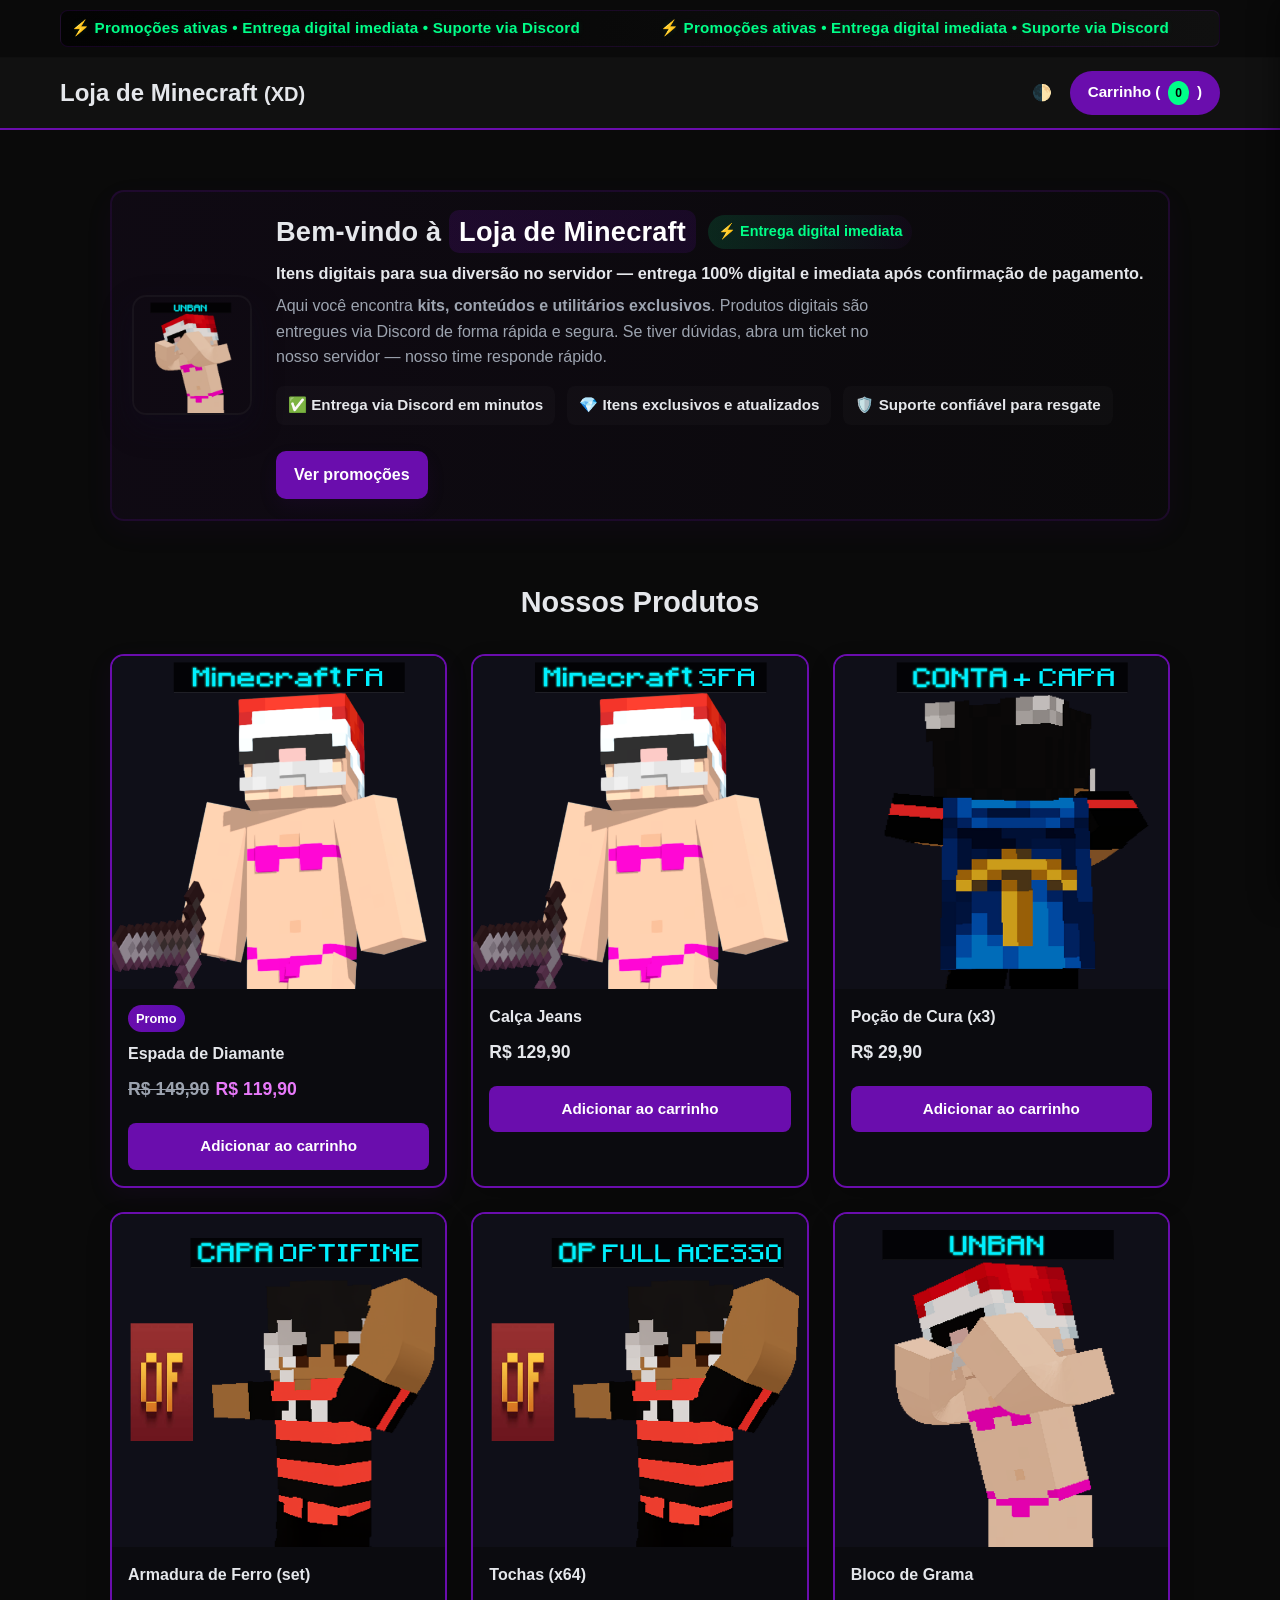
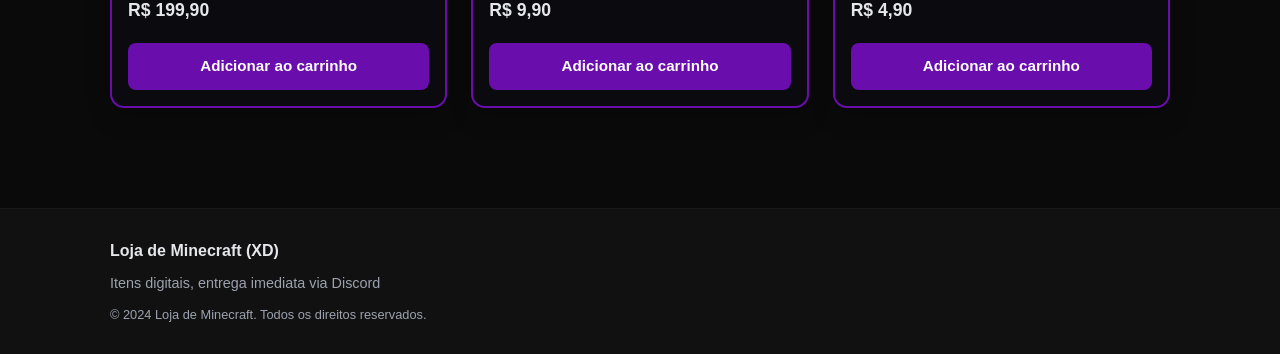
==== index.html @ 5676afce "Add files via upload" ====
<!DOCTYPE html>
<html lang="pt-br">
<head>
  <meta charset="UTF-8">
  <meta name="viewport" content="width=device-width, initial-scale=1.0">
  <title>XD Store - Loja de Roupas</title>
  <link rel="icon" type="image/png" href="assets/icons/xd.png">
  <link rel="stylesheet" href="css/reset.css">
  <link rel="stylesheet" href="css/base.css">
  <link rel="stylesheet" href="css/components.css">
  <link rel="stylesheet" href="css/theme.css">
</head>
<body>
  <div class="announcement" role="region" aria-live="polite">
    <div class="announcement-inner">
      <div class="led-screen" aria-hidden="false">
        <div class="marquee" aria-hidden="false">
          <span>⚡ Promoções ativas • Entrega digital imediata • Suporte via Discord</span>
          <span aria-hidden="true">⚡ Promoções ativas • Entrega digital imediata • Suporte via Discord</span>
        </div>
      </div>
    </div>
  </div>

  <header class="site-header">
    <div class="header-container">
      <h1 class="store-name">Loja de Minecraft <small class="store-sub">(XD)</small></h1>
      <div class="header-actions">
        <button id="theme-toggle" class="support-button" aria-label="Alternar tema">🌓</button>
        <button id="open-cart" class="cart-button" aria-label="Abrir carrinho">
          Carrinho (<span class="cart-count">0</span>)
        </button>
      </div>
    </div>
  </header>

  <main class="site-main">

    <section class="welcome-panel">
      <div class="welcome-inner">
        <div class="welcome-visual">
          <img src="assets/images/produto6.png" alt="Bloco de Grama" width="120" height="120">
        </div>

        <div class="welcome-content">
          <div class="welcome-header">
            <h2 class="welcome-title">Bem-vindo à <span class="highlight">Loja de Minecraft</span></h2>
            <div class="welcome-badge">⚡ Entrega digital imediata</div>
          </div>

          <p class="welcome-lead">Itens digitais para sua diversão no servidor — <strong>entrega 100% digital e imediata</strong> após confirmação de pagamento.</p>

          <p class="welcome-body">Aqui você encontra <strong>kits, conteúdos e utilitários exclusivos</strong>. Produtos digitais são entregues via Discord de forma rápida e segura. Se tiver dúvidas, abra um ticket no nosso servidor — nosso time responde rápido.</p>

          <ul class="welcome-features" aria-hidden="false">
            <li>✅ Entrega via Discord em minutos</li>
            <li>💎 Itens exclusivos e atualizados</li>
            <li>🛡️ Suporte confiável para resgate</li>
          </ul>

          <div class="welcome-ctas">
            <button id="view-promos" class="product-button">Ver promoções</button>
          </div>
        </div>
      </div>
    </section>

    <section class="products-section">
      <h2 class="section-title">Nossos Produtos</h2>
      <div class="products-list"></div>
    </section>

  </main>

  <footer class="site-footer">
    <div class="footer-container">
      <p class="footer-store-name">Loja de Minecraft (XD)</p>
      <p class="footer-text">Itens digitais, entrega imediata via Discord</p>
      <p class="footer-legal">© 2024 Loja de Minecraft. Todos os direitos reservados.</p>
    </div>
  </footer>

  <!-- Carrinho lateral -->
  <div id="cart-overlay" class="cart-overlay"></div>
  <aside id="cart-sidebar" class="cart-sidebar">
    <div class="cart-header">
      <h3>Carrinho</h3>
      <button id="close-cart" class="close-cart">×</button>
    </div>
    <div class="cart-items"></div>
    <div class="cart-footer">
      <p>Total: <strong id="cart-total">R$ 0,00</strong></p>
      <div style="display:flex;gap:8px;margin-top:8px;">
        <button class="clear-cart" aria-label="Limpar carrinho" style="background:#ff5555;color:#fff;border:none;padding:8px;border-radius:8px;">Limpar carrinho</button>
      </div>
    </div>
  </aside>

  <script type="module" src="js/ui.js"></script>
</body>
</html>
---- css/base.css ----
/* ================================
   BASE GLOBAL
   ================================ */

body {
  background-color: var(--bg);
  color: var(--text);
}

/* Container padrão para centralizar conteúdo */
.header-container,
.footer-container,
.site-main {
  max-width: 1100px;
  margin: 0 auto;
  padding: 0 20px;
}

/* ================================
   HEADER
   ================================ */

.site-header {
  background-color: var(--surface);
  border-bottom: 2px solid var(--primary);
}

.header-container {
  display: flex;
  align-items: center;
  justify-content: space-between;
  height: 70px;
}

.header-actions { display:flex; gap:8px; align-items:center; }

.store-name {
  font-size: 1.5rem;
  font-weight: bold;
}

/* ================================
   MAIN
   ================================ */

.site-main {
  padding: 40px 20px;
}

.site-main section {
  margin-bottom: 60px;
}

/* Apresentação */
.store-title {
  font-size: 1.8rem;
  margin-bottom: 10px;
}

.store-description {
  max-width: 600px;
  font-size: 1rem;
  line-height: 1.6;
}

/* Produtos */
.section-title {
  font-size: 1.4rem;
  margin-bottom: 20px;
}

.products-list {
  display: grid;
  grid-template-columns: repeat(auto-fill, minmax(220px, 1fr));
  gap: 24px;
}

/* ================================
   FOOTER
   ================================ */

.site-footer {
  border-top: 1px solid rgba(255,255,255,0.04);
  padding: 30px 0;
  background: var(--surface);
}

.footer-container {
  display: flex;
  flex-direction: column;
  gap: 10px;
}

.footer-store-name {
  font-weight: bold;
  color: var(--text);
}

.footer-text {
  font-size: 0.9rem;
  color: var(--muted);
}

.footer-legal {
  font-size: 0.8rem;
  color: var(--muted);
}
---- css/components.css ----
/* ================================
   COMPONENTES: PRODUTOS E PROMOÇÕES
   ================================ */

/* Card de produto com borda roxa e fundo preto leve */
.product-card {
  background: #0b0b0f;
  border: 2px solid #6a0dad;
  border-radius: 14px;
  box-shadow: 0 8px 24px rgba(106, 13, 173, 0.25);
  overflow: hidden;
  display: flex;
  flex-direction: column;
}

.product-image {
  width: 100%;
  aspect-ratio: 1 / 1;
  background: #0f0f18;
  display: grid;
  place-items: center;
}

.product-image img {
  max-width: 100%;
  max-height: 100%;
  object-fit: cover;
}

.product-info {
  padding: 12px;
  display: grid;
  gap: 8px;
}

.product-name {
  margin: 0;
  font-size: 1rem;
  color: #e5e7eb;
}

.product-price {
  margin: 0;
  font-size: 1.05rem;
  color: #a78bfa; /* valor padrão quando não está em promo */
}

/* Preço quando há promoção */
.price-old {
  text-decoration: line-through;
  color: #9CA3AF;
  margin-right: .4rem;
}

.price-new {
  color: #E879F9;
  font-weight: 700;
}

/* Badge de promoção */
.badge-promo {
  display: inline-block;
  font-size: .75rem;
  padding: .2rem .5rem;
  border-radius: 999px;
  background: #EDE9FE;
  color: #5B21B6;
  width: fit-content;
}

/* Botão padrão do card */
.product-button {
  cursor: pointer;
  border: 0;
  border-radius: 10px;
  padding: .65rem .9rem;
  background: #6a0dad;
  color: #fff;
  font-weight: 600;
}

.product-button:hover {
  filter: brightness(1.05);
}
---- css/theme.css ----
/* ================================
   THEME VARIABLES (Dark default + Light optional)
   ================================ */
:root {
  --bg: #0a0a0a;
  --bg-2: #0f0f14;
  --surface: #111111;
  --text: #e5e7eb;
  --muted: #9CA3AF;
  --primary: #6a0dad;
  --primary-2: #5a0cb0;
  --accent: #00ff88;
  --card-bg: #0b0b0f;
  --card-border: #6a0dad;
  --img-bg: #0f0f18;
}
html[data-theme="light"] {
  --bg: #f6f6f6;
  --bg-2: #f0f0f0;
  --surface: #ffffff;
  --text: #111111;
  --muted: #444444;
  --primary: #6a0dad;
  --primary-2: #5a0cb0;
  --accent: #111111;
  --card-bg: #ffffff;
  --card-border: #e5e7eb;
  --img-bg: #f0f0f0;
}

/* ================================
   SMOOTH THEME TRANSITION
   ================================ */
html.with-transition, html.with-transition * {
  transition: background-color 280ms ease, color 280ms ease, border-color 280ms ease, box-shadow 320ms ease, transform 280ms ease;
}

/* Reduce motion: keep transitions minimal */
@media (prefers-reduced-motion: reduce) {
  html.with-transition, html.with-transition * { transition: none !important; }
}

/* ================================
   PRODUTO - CARD
   ================================ */

.product-card {
  background-color: var(--card-bg);
  border: 2px solid var(--card-border);
  border-radius: 14px;
  overflow: hidden;
  box-shadow: 0 10px 25px rgba(0, 0, 0, 0.2);
  transition: transform 0.25s ease, box-shadow 0.25s ease;
}

.product-card:hover {
  transform: translateY(-4px);
  box-shadow: 0 18px 35px rgba(0, 0, 0, 0.28);
}

.product-image {
  background-color: var(--img-bg);
  aspect-ratio: 1 / 1;
  display: flex;
  align-items: center;
  justify-content: center;
}

.product-image img {
  width: 100%;
  height: 100%;
  object-fit: cover;
}

.product-info {
  padding: 16px;
  display: flex;
  flex-direction: column;
  gap: 10px;
  color: var(--text);
}

.product-name {
  font-size: 1rem;
  font-weight: 600;
  color: var(--text);
}

.product-price {
  font-size: 1.1rem;
  font-weight: bold;
  color: var(--text);
}

.product-button {
  margin-top: 10px;
  padding: 12px;
  border-radius: 8px;
  border: none;
  font-size: 0.95rem;
  font-weight: bold;
  cursor: pointer;
  background-color: var(--primary);
  color: #ffffff;
}

.product-button:hover {
  background-color: var(--primary-2);
}

/* ================================
   HEADER
   ================================ */

.site-header {
  background-color: var(--surface);
  border-bottom: 2px solid var(--primary);
}

.header-container {
  max-width: 1200px;
  margin: 0 auto;
  padding: 16px 20px;
  display: flex;
  align-items: center;
  justify-content: space-between;
}

.logo {
  font-size: 1.6rem;
  font-weight: 900;
  color: var(--text);
}

.logo span {
  color: var(--primary);
}

.cart-button {
  background-color: var(--primary);
  color: #ffffff;
  border: none;
  border-radius: 30px;
  padding: 10px 18px;
  font-size: 0.95rem;
  font-weight: bold;
  cursor: pointer;
  display: flex;
  align-items: center;
  gap: 8px;
}

.cart-button:hover {
  background-color: var(--primary-2);
}

.support-button {
  background: none;
  border: none;
  padding: 10px;
  cursor: pointer;
  display: flex;
  align-items: center;
  justify-content: center;
}

.support-button:hover {
  opacity: 0.8;
}

.cart-count {
  background-color: var(--accent);
  color: #000;
  font-size: 0.75rem;
  font-weight: bold;
  padding: 3px 7px;
  border-radius: 50%;
}

/* ================================
   MAIN
   ================================ */

.site-main {
  background-color: var(--bg);
  min-height: 100vh;
  padding: 40px 20px;
  color: var(--text);
}

.section-title {
  text-align: center;
  font-size: 1.8rem;
  font-weight: 700;
  margin-bottom: 30px;
  color: var(--text);
}

.products-list {
  max-width: 1200px;
  margin: 0 auto;
  display: grid;
  grid-template-columns: repeat(auto-fill, minmax(260px, 1fr));
  gap: 24px;
}

/* ================================
   CARRINHO LATERAL
   ================================ */

.cart-sidebar {
  position: fixed;
  top: 0;
  right: -320px;
  width: 320px;
  height: 100vh;
  background-color: var(--surface);
  border-left: 2px solid var(--primary);
  box-shadow: -5px 0 25px rgba(0, 0, 0, 0.4);
  display: flex;
  flex-direction: column;
  transition: right 0.3s ease;
  z-index: 1000;
}

.cart-sidebar.active {
  right: 0;
}

.cart-header {
  padding: 16px;
  border-bottom: 1px solid #222;
  display: flex;
  justify-content: space-between;
  align-items: center;
  color: var(--text);
}

.cart-header h2 {
  color: var(--text);
  font-size: 1.2rem;
}

.cart-close {
  background: none;
  border: none;
  color: #ff5555;
  font-size: 1.4rem;
  cursor: pointer;
}

.cart-items {
  flex: 1;
  padding: 16px;
  display: flex;
  flex-direction: column;
  gap: 12px;
}

.cart-item {
  background-color: var(--bg-2);
  padding: 12px;
  border-radius: 8px;
  display: flex;
  justify-content: space-between;
  font-size: 0.9rem;
  color: var(--text);
}

.cart-footer {
  padding: 16px;
  border-top: 1px solid #222;
}

.cart-total {
  display: flex;
  justify-content: space-between;
  margin-bottom: 16px;
  font-size: 1rem;
  color: var(--text);
}

.checkout-button {
  width: 100%;
  padding: 12px;
  background-color: var(--accent);
  color: #000;
  font-weight: bold;
  border: none;
  border-radius: 8px;
  cursor: pointer;
}

/* OVERLAY ESCURO */
.cart-overlay {
  position: fixed;
  top: 0;
  left: 0;
  width: 100%;
  height: 100%;
  background: rgba(0, 0, 0, 0.6);
  opacity: 0;
  visibility: hidden;
  transition: opacity 0.3s ease;
  z-index: 900;
}

/* overlay ativo */
.cart-overlay.active {
  opacity: 1;
  visibility: visible;
}

.remove-item {
  background: none;
  border: none;
  color: #ff5555;
  font-size: 1rem;
  cursor: pointer;
  margin-left: 8px;
}

/* ================================
   ADMIN MODAL (LIMPO)
   ================================ */

.admin-overlay {
  position: fixed;
  inset: 0;
  background: rgba(0,0,0,0.75);
  display: none;
  align-items: center;
  justify-content: center;
  z-index: 3000;
}

.admin-overlay.active {
  display: flex;
}

.admin-modal {
  background: var(--surface);
  color: var(--text);
  width: 100%;
  max-width: 420px;
  padding: 24px;
  border-radius: 14px;
  box-shadow: 0 20px 50px rgba(0,0,0,0.6);
}

.admin-modal h2,
.admin-modal h3 {
  margin-bottom: 12px;
}

.admin-modal input {
  width: 100%;
  padding: 12px;
  margin-bottom: 10px;
  border-radius: 8px;
  border: none;
  background: #1e1e1e;
  color: #fff;
}

.admin-modal button {
  width: 100%;
  padding: 12px;
  background: var(--primary);
  color: #fff;
  border: none;
  border-radius: 8px;
  font-weight: bold;
  cursor: pointer;
}

.admin-modal button:hover {
  background: var(--primary-2);
}

.admin-products {
  margin-top: 12px;
  display: flex;
  flex-direction: column;
  gap: 8px;
}

.admin-product {
  background: var(--bg-2);
  padding: 8px 10px;
  border-radius: 6px;
  display: flex;
  justify-content: space-between;
  align-items: center;
  font-size: 0.9rem;
}

.admin-product button {
  background: #ff5555;
  padding: 6px 10px;
  border-radius: 6px;
}

.admin-product button:hover {
  background: #ff3333;
}

.admin-close {
  margin-top: 14px;
  background: #333;
}

/* ================================
   WELCOME PANEL & ANNOUNCE
   ================================ */

/* LED-style marquee */
.announcement { padding: 10px 0; border-bottom: 1px solid rgba(255,255,255,0.02); }
.announcement-inner { max-width:1200px; margin:0 auto; padding:0 20px; }
.led-screen {
  background: linear-gradient(90deg, rgba(0,0,0,0.65), rgba(20,20,20,0.65));
  border: 1px solid rgba(106,13,173,0.18);
  padding: 6px 10px;
  border-radius: 8px;
  overflow: hidden;
  display:flex; align-items:center; gap:12px;
}


.marquee { display: flex; gap: 3rem; white-space: nowrap; will-change: transform; align-items: center; /* animation injected dynamically */ min-width:200%; }
.marquee span { flex: 0 0 auto; display:inline-block; padding-right: 2rem; color: var(--accent); font-weight:800; letter-spacing:0.2px; font-size:0.95rem; text-shadow: 0 0 6px rgba(0,255,136,0.12), 0 0 10px rgba(106,13,173,0.06); }

@keyframes marquee {
  0% { transform: translateX(0%); }
  100% { transform: translateX(-50%); }
}

.welcome-panel { max-width:1200px; margin: 20px auto; padding: 20px; border: 2px solid rgba(106,13,173,0.18); background: linear-gradient(90deg, rgba(106,13,173,0.06), rgba(47,18,82,0.02)); border-radius: 14px; box-shadow: 0 10px 30px rgba(106,13,173,0.06); }
.welcome-inner { display:flex; flex-direction:column; gap:12px; align-items:flex-start; }
.welcome-visual img{ width:120px; height:120px; object-fit:cover; border-radius:14px; border:2px solid rgba(255,255,255,0.04); box-shadow: 0 12px 30px rgba(16,10,30,0.45); }
.welcome-content{ display:flex; flex-direction:column; gap:8px; max-width:900px; }
.welcome-header{ display:flex; align-items:center; gap:12px; }
.welcome-title { margin:0; color:var(--text); font-size:1.7rem; font-weight:900; letter-spacing:0.2px; }
.welcome-title .highlight{ color: #fff; background: linear-gradient(90deg, rgba(106,13,173,0.18), rgba(90,10,160,0.16)); padding:6px 10px; border-radius:10px; font-weight:900; }
.welcome-badge{ background: linear-gradient(90deg, rgba(0,255,136,0.12), rgba(106,13,173,0.06)); color:var(--accent); border-radius:999px; padding:6px 10px; font-weight:800; font-size:0.9rem; }
.welcome-lead { margin:0; color:var(--text); font-weight:800; font-size:1.02rem; }
.welcome-body { margin:0; color:var(--muted); line-height:1.6; }
.welcome-features { list-style:none; padding:0; margin:8px 0 0 0; display:flex; gap:12px; flex-wrap:wrap; }
.welcome-features li{ background: rgba(255,255,255,0.02); padding:8px 12px; border-radius:8px; color:var(--text); font-weight:700; font-size:0.95rem; }
.welcome-ctas { margin-top:10px; display:flex; gap:8px; }
.welcome-ctas .product-button{ padding:12px 18px; font-size:1rem; border-radius:10px; box-shadow: 0 8px 20px rgba(106,13,173,0.08); }

@media (min-width: 900px){
  .welcome-inner{ flex-direction:row; align-items:center; justify-content:flex-start; gap:24px; }
  .welcome-visual{ flex:0 0 auto; }
  .welcome-content{ flex:1; }
  .welcome-body{ max-width:70%; }
  .welcome-ctas{ margin-top:8px; }
}

@media (max-width: 600px){
  .welcome-title{ font-size:1.3rem; }
  .welcome-lead{ font-size:0.98rem; }
  .welcome-features{ gap:8px; }
}
/* PRODUCT PROMO */
.badge-promo { display:inline-block; padding:4px 8px; background:linear-gradient(90deg,var(--primary),var(--primary-2)); color:#fff; border-radius:999px; font-weight:700; font-size:0.8rem; }
.product-card.promo { box-shadow: 0 8px 26px rgba(106,13,173,0.08); border-color: var(--primary); }
.product-card.promo-highlight { animation: pulse 1.6s ease; }
@keyframes pulse { 0%{ box-shadow:0 8px 26px rgba(106,13,173,0.08); transform: translateY(0);} 50%{ box-shadow:0 18px 46px rgba(106,13,173,0.18); transform: translateY(-6px);} 100%{ box-shadow:0 8px 26px rgba(106,13,173,0.08); transform: translateY(0);} }

/* CART DETAILS */
.cart-thumb { width:56px; height:56px; border-radius:8px; overflow:hidden; background:var(--img-bg); display:flex; align-items:center; justify-content:center; }
.cart-thumb img { width:100%; height:100%; object-fit:cover; }
.cart-item { display:flex; align-items:center; justify-content:space-between; gap:8px; }
.cart-item-left { display:flex; gap:10px; align-items:center; }
.cart-meta { display:flex; flex-direction:column; gap:6px; }
.cart-name { font-weight:700; color:var(--text); }
.cart-price { color:var(--muted); font-size:0.9rem; }
.qty-controls { display:flex; gap:6px; align-items:center; }
.qty-controls button { background:var(--primary); color:#fff; border:0; padding:4px 8px; border-radius:8px; cursor:pointer; }
.qty-input { width:60px; text-align:center; padding:6px 8px; border-radius:8px; border:1px solid rgba(255,255,255,0.06); background:var(--bg-2); color:var(--text); }
.cart-sub { font-weight:700; }
.cart-empty { color:var(--muted); text-align:center; padding:18px; }

/* LIGHT THEME TWEAKS */
html[data-theme="light"] .cart-count { color: var(--accent); background: transparent; border: 1px solid var(--accent); }


.hidden {
  display: none;
}
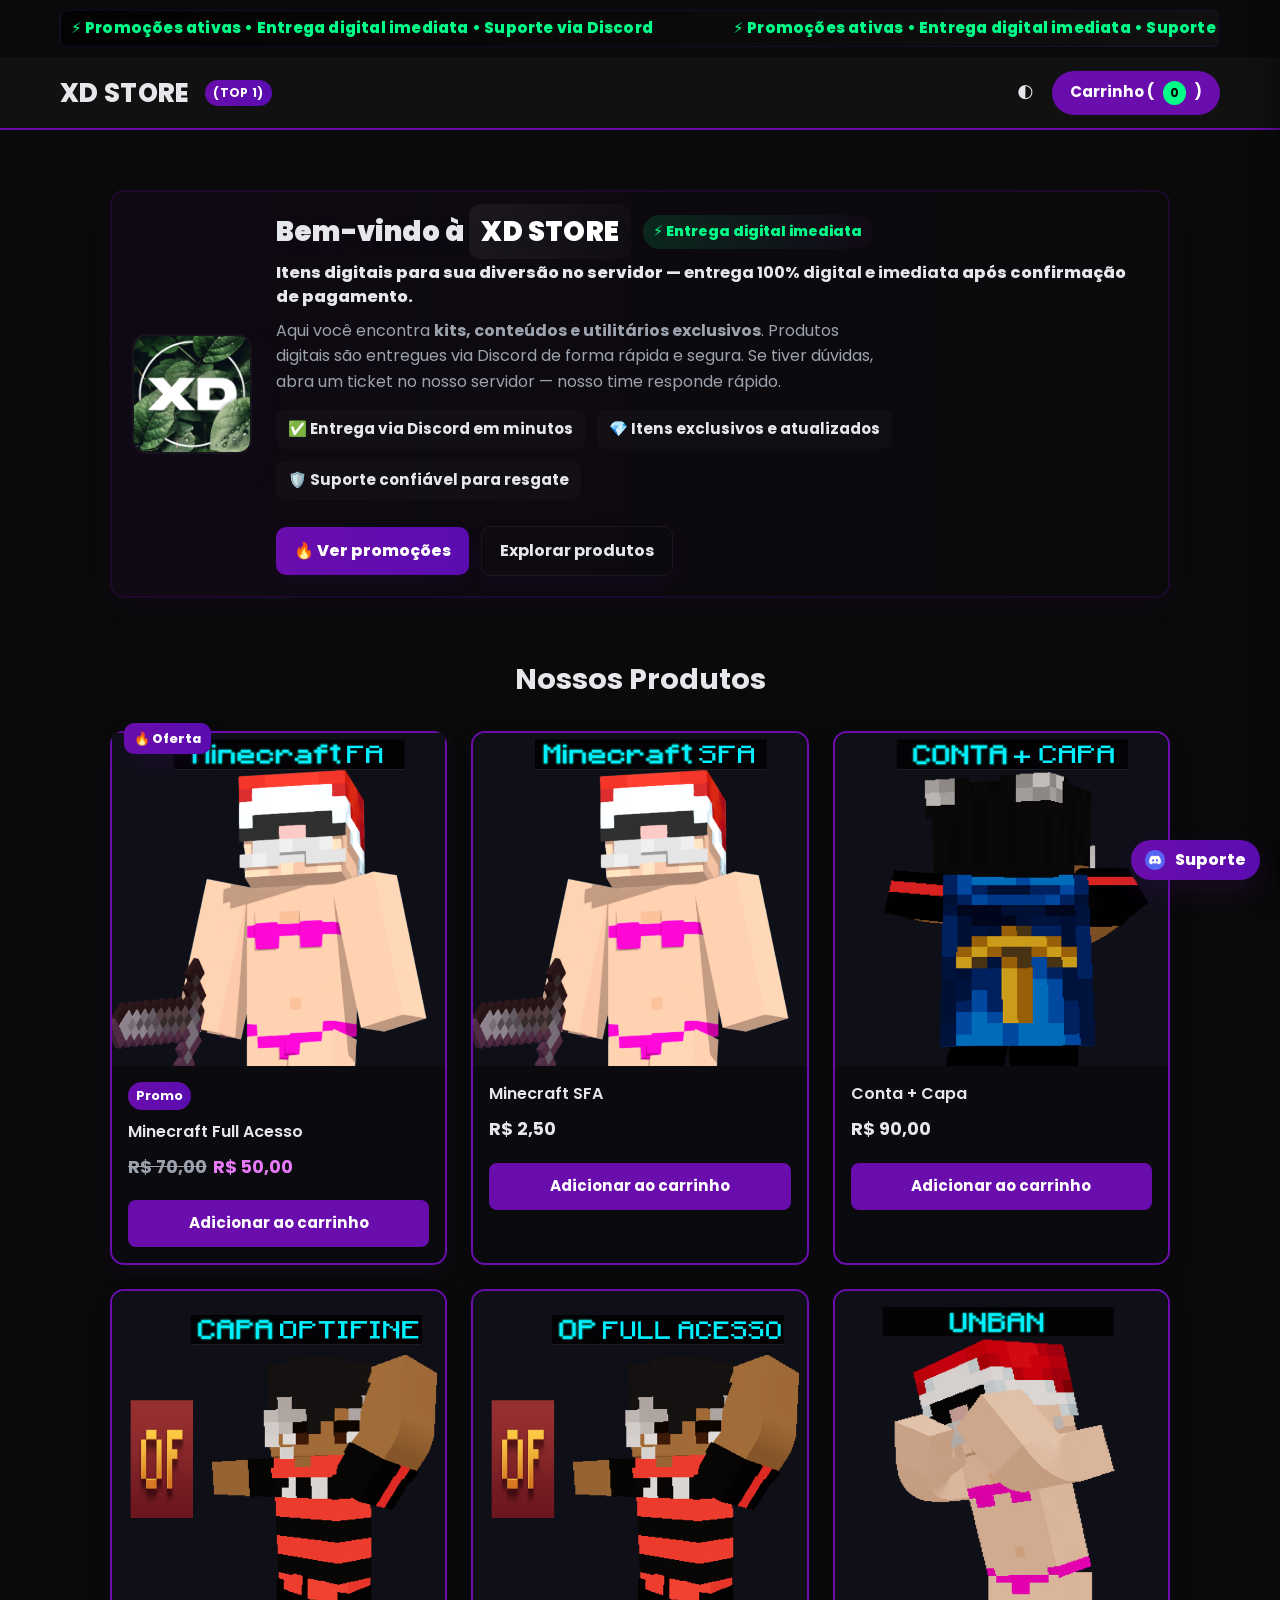
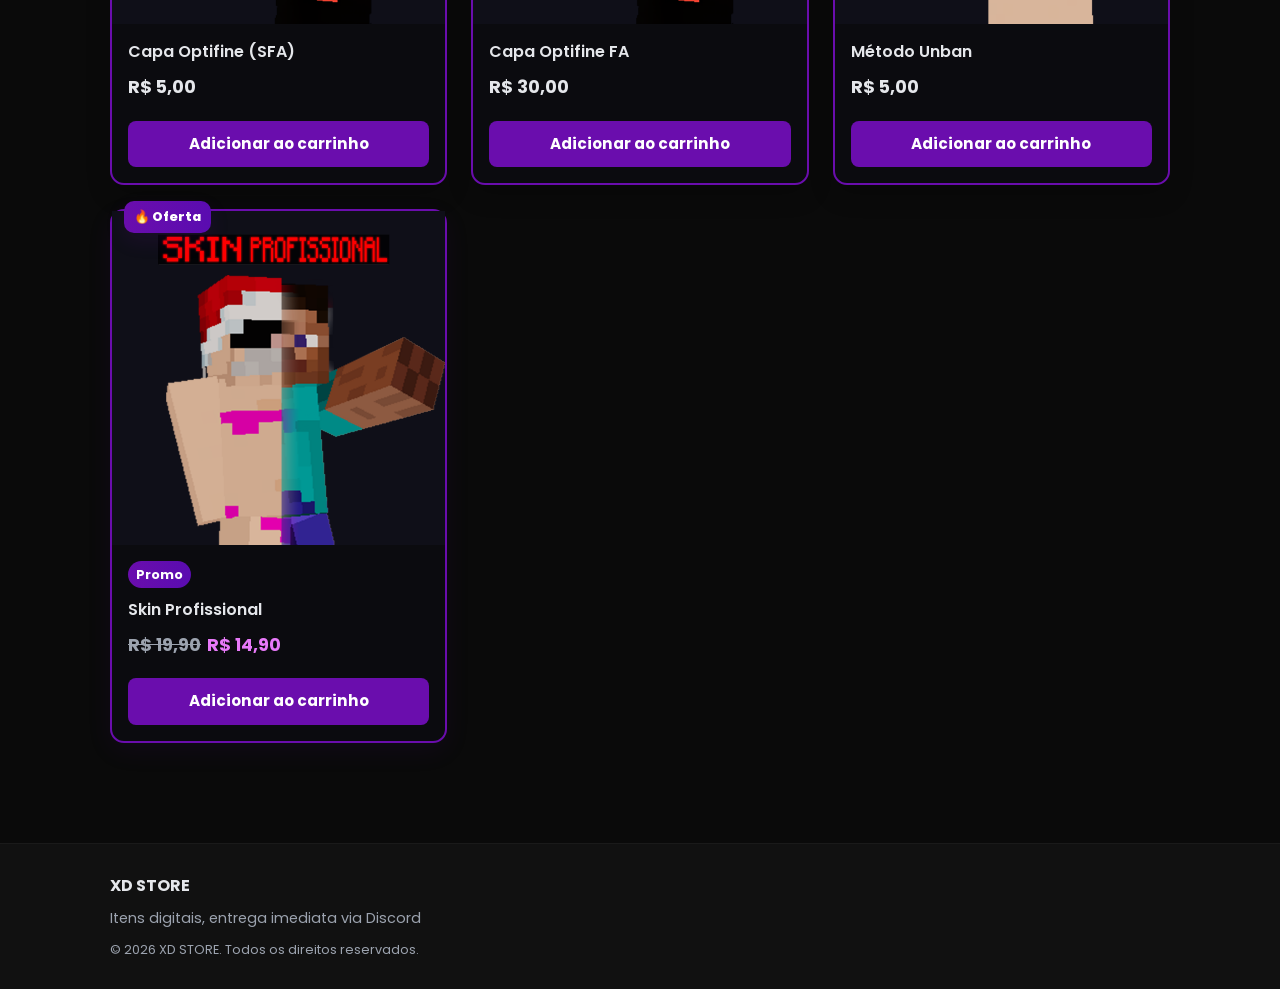
==== commit dec9fad0: "Add files via upload" ====
--- a/index.html
+++ b/index.html
@@ -3,7 +3,10 @@
 <head>
   <meta charset="UTF-8">
   <meta name="viewport" content="width=device-width, initial-scale=1.0">
-  <title>XD Store - Loja de Roupas</title>
+  <title>XD Store - A número 1 de Minecraft</title>
+  <link rel="preconnect" href="https://fonts.googleapis.com">
+  <link rel="preconnect" href="https://fonts.gstatic.com" crossorigin>
+  <link href="https://fonts.googleapis.com/css2?family=Poppins:wght@300;400;600;700;800&display=swap" rel="stylesheet">
   <link rel="icon" type="image/png" href="assets/icons/xd.png">
   <link rel="stylesheet" href="css/reset.css">
   <link rel="stylesheet" href="css/base.css">
@@ -24,7 +27,7 @@
 
   <header class="site-header">
     <div class="header-container">
-      <h1 class="store-name">Loja de Minecraft <small class="store-sub">(XD)</small></h1>
+      <h1 class="store-name">XD STORE <small class="store-sub">(TOP 1)</small></h1>
       <div class="header-actions">
         <button id="theme-toggle" class="support-button" aria-label="Alternar tema">🌓</button>
         <button id="open-cart" class="cart-button" aria-label="Abrir carrinho">
@@ -39,12 +42,12 @@
     <section class="welcome-panel">
       <div class="welcome-inner">
         <div class="welcome-visual">
-          <img src="assets/images/produto6.png" alt="Bloco de Grama" width="120" height="120">
+          <img src="assets/icons/XD2.png" alt="Bloco de Grama" width="120" height="120">
         </div>
 
         <div class="welcome-content">
           <div class="welcome-header">
-            <h2 class="welcome-title">Bem-vindo à <span class="highlight">Loja de Minecraft</span></h2>
+            <h2 class="welcome-title">Bem-vindo à <span class="highlight">XD STORE</span></h2>
             <div class="welcome-badge">⚡ Entrega digital imediata</div>
           </div>
 
@@ -59,13 +62,14 @@
           </ul>
 
           <div class="welcome-ctas">
-            <button id="view-promos" class="product-button">Ver promoções</button>
-          </div>
+            <button id="view-promos" class="product-button cta-primary">🔥 Ver promoções</button>
+            <a href="#products" class="product-button cta-secondary">Explorar produtos</a>
+          </div> 
         </div>
       </div>
     </section>
 
-    <section class="products-section">
+    <section id="products" class="products-section">
       <h2 class="section-title">Nossos Produtos</h2>
       <div class="products-list"></div>
     </section>
@@ -74,9 +78,9 @@
 
   <footer class="site-footer">
     <div class="footer-container">
-      <p class="footer-store-name">Loja de Minecraft (XD)</p>
+      <p class="footer-store-name">XD STORE</p>
       <p class="footer-text">Itens digitais, entrega imediata via Discord</p>
-      <p class="footer-legal">© 2024 Loja de Minecraft. Todos os direitos reservados.</p>
+      <p class="footer-legal">© 2026 XD STORE. Todos os direitos reservados.</p>
     </div>
   </footer>
 
@@ -90,12 +94,21 @@
     <div class="cart-items"></div>
     <div class="cart-footer">
       <p>Total: <strong id="cart-total">R$ 0,00</strong></p>
-      <div style="display:flex;gap:8px;margin-top:8px;">
-        <button class="clear-cart" aria-label="Limpar carrinho" style="background:#ff5555;color:#fff;border:none;padding:8px;border-radius:8px;">Limpar carrinho</button>
+      <div style="display:flex;flex-direction:column;gap:8px;margin-top:8px;">
+        <a href="pages/checkout.html" class="checkout-button" aria-label="Finalizar compra">Finalizar compra</a>
+        <div style="display:flex;gap:8px;">
+          <button class="clear-cart" aria-label="Limpar carrinho" style="background:#ff5555;color:#fff;border:none;padding:8px;border-radius:8px;">Limpar carrinho</button>
+        </div>
       </div>
     </div>
   </aside>
 
+  <!-- Botão de Suporte (Discord) -->
+  <a href="https://discord.gg/3t7g9TbN5M" class="discord-support" target="_blank" rel="noopener noreferrer" aria-label="Suporte no Discord" title="Suporte no Discord (XD Store)">
+    <img src="assets/images/discord.png" alt="Discord" width="20" height="20">
+    <span>Suporte</span>
+  </a>
+
   <script type="module" src="js/ui.js"></script>
 </body>
 </html>
--- a/css/base.css
+++ b/css/base.css
@@ -5,6 +5,9 @@
 body {
   background-color: var(--bg);
   color: var(--text);
+  font-family: 'Poppins', system-ui, -apple-system, 'Segoe UI', Roboto, 'Helvetica Neue', Arial, sans-serif;
+  -webkit-font-smoothing:antialiased;
+  -moz-osx-font-smoothing:grayscale;
 }
 
 /* Container padrão para centralizar conteúdo */
@@ -35,9 +38,23 @@
 .header-actions { display:flex; gap:8px; align-items:center; }
 
 .store-name {
-  font-size: 1.5rem;
-  font-weight: bold;
+  font-size: 1.6rem;
+  font-weight: 800;
+  letter-spacing: 0.3px;
+  display:flex;
+  align-items:center;
+  gap:10px;
 }
+
+.store-name .store-sub {
+  font-size:0.75rem;
+  padding:4px 8px;
+  background: linear-gradient(90deg,var(--primary),var(--primary-2));
+  color:#fff;
+  border-radius:999px;
+  font-weight:700;
+  margin-left:6px;
+} 
 
 /* ================================
    MAIN
--- a/css/theme.css
+++ b/css/theme.css
@@ -32,12 +32,31 @@
    SMOOTH THEME TRANSITION
    ================================ */
 html.with-transition, html.with-transition * {
-  transition: background-color 280ms ease, color 280ms ease, border-color 280ms ease, box-shadow 320ms ease, transform 280ms ease;
-}
+  /* smoother, slightly longer transitions for a pleasant theme toggle */
+  transition: background-color 560ms cubic-bezier(.2,.9,.2,1), color 560ms cubic-bezier(.2,.9,.2,1), border-color 560ms cubic-bezier(.2,.9,.2,1), box-shadow 600ms cubic-bezier(.2,.9,.2,1), transform 360ms ease, opacity 520ms ease, filter 520ms ease;
+}
+
+/* Explicit transitions on major containers to catch gradients and backgrounds */
+.site-header, .site-main, .site-footer, .announcement, .welcome-panel, .products-section, .product-card, .product-image img, .cart-sidebar, .led-screen, .marquee span {
+  transition: background-color 600ms cubic-bezier(.2,.9,.2,1), color 560ms cubic-bezier(.2,.9,.2,1), border-color 560ms cubic-bezier(.2,.9,.2,1), box-shadow 600ms cubic-bezier(.2,.9,.2,1), opacity 520ms ease, transform 360ms ease;
+}
+
+/* Theme fade overlay to mask abrupt gradient/element repaints */
+.theme-fade {
+  pointer-events: none;
+  position: fixed;
+  inset: 0;
+  background: var(--bg);
+  opacity: 0;
+  transition: opacity 520ms cubic-bezier(.2,.9,.2,1);
+  z-index: 9999;
+}
+.theme-fade.visible { opacity: 0.08; }
 
 /* Reduce motion: keep transitions minimal */
 @media (prefers-reduced-motion: reduce) {
   html.with-transition, html.with-transition * { transition: none !important; }
+  .theme-fade { transition: none !important; }
 }
 
 /* ================================
@@ -50,12 +69,19 @@
   border-radius: 14px;
   overflow: hidden;
   box-shadow: 0 10px 25px rgba(0, 0, 0, 0.2);
-  transition: transform 0.25s ease, box-shadow 0.25s ease;
+  transition: background-color 420ms cubic-bezier(.2,.9,.2,1), border-color 420ms cubic-bezier(.2,.9,.2,1), box-shadow 420ms cubic-bezier(.2,.9,.2,1), transform 280ms ease;
 }
 
 .product-card:hover {
   transform: translateY(-4px);
   box-shadow: 0 18px 35px rgba(0, 0, 0, 0.28);
+}
+
+/* LIGHT THEME: product accents */
+html[data-theme="light"] .product-card {
+  border-color: var(--primary);
+  box-shadow: 0 10px 26px rgba(106,13,173,0.06);
+  background-color: var(--card-bg);
 }
 
 .product-image {
@@ -289,6 +315,14 @@
   border: none;
   border-radius: 8px;
   cursor: pointer;
+}
+
+.checkout-button.disabled {
+  opacity: 0.65;
+  pointer-events: none;
+  filter: grayscale(30%);
+  background-color: rgba(255,255,255,0.06);
+  color: var(--muted);
 }
 
 /* OVERLAY ESCURO */
@@ -447,8 +481,64 @@
 .welcome-body { margin:0; color:var(--muted); line-height:1.6; }
 .welcome-features { list-style:none; padding:0; margin:8px 0 0 0; display:flex; gap:12px; flex-wrap:wrap; }
 .welcome-features li{ background: rgba(255,255,255,0.02); padding:8px 12px; border-radius:8px; color:var(--text); font-weight:700; font-size:0.95rem; }
-.welcome-ctas { margin-top:10px; display:flex; gap:8px; }
+.welcome-ctas { margin-top:10px; display:flex; gap:12px; align-items:center; }
 .welcome-ctas .product-button{ padding:12px 18px; font-size:1rem; border-radius:10px; box-shadow: 0 8px 20px rgba(106,13,173,0.08); }
+
+/* CTA styles */
+.cta-primary {
+  background: linear-gradient(90deg, var(--primary), var(--primary-2));
+  color: #fff;
+  border: none;
+  padding: 12px 18px;
+  border-radius: 12px;
+  font-weight: 800;
+  cursor: pointer;
+  box-shadow: 0 12px 30px rgba(106,13,173,0.14);
+  transition: transform 0.18s ease, box-shadow 0.18s ease;
+}
+.cta-primary:hover { transform: translateY(-4px); box-shadow: 0 18px 40px rgba(106,13,173,0.2); }
+.cta-primary:active{ transform: translateY(-2px); }
+
+.cta-secondary {
+  background: transparent;
+  color: var(--text);
+  border: 1px solid rgba(255,255,255,0.06);
+  padding: 10px 16px;
+  border-radius: 10px;
+  font-weight:700;
+}
+
+/* float animation for visual */
+@keyframes floaty { 0%{ transform: translateY(0); } 50%{ transform: translateY(-8px);} 100%{ transform: translateY(0);} }
+.welcome-visual img { animation: floaty 6s ease-in-out infinite; }
+
+/* promo ribbon */
+.product-card.promo { position: relative; overflow: visible; }
+.product-card.promo::before {
+  content: '🔥 Oferta';
+  position: absolute;
+  left: 12px;
+  top: -10px;
+  background: linear-gradient(90deg,var(--primary),var(--primary-2));
+  color: #fff;
+  padding:6px 10px;
+  border-radius:10px;
+  font-weight:800;
+  font-size:0.8rem;
+  box-shadow: 0 8px 20px rgba(106,13,173,0.12);
+}
+
+/* subtle heading styling */
+.welcome-title { text-shadow: 0 6px 30px rgba(106,13,173,0.06); }
+.welcome-title .highlight { background: linear-gradient(90deg, rgba(255,255,255,0.06), rgba(255,255,255,0.02)); color: #fff; padding:8px 12px; border-radius:12px; }
+
+@media (min-width: 900px){
+  .welcome-inner{ flex-direction:row; align-items:center; justify-content:flex-start; gap:24px; }
+  .welcome-visual{ flex:0 0 auto; }
+  .welcome-content{ flex:1; }
+  .welcome-body{ max-width:70%; }
+  .welcome-ctas{ margin-top:8px; }
+} 
 
 @media (min-width: 900px){
   .welcome-inner{ flex-direction:row; align-items:center; justify-content:flex-start; gap:24px; }
@@ -486,6 +576,32 @@
 /* LIGHT THEME TWEAKS */
 html[data-theme="light"] .cart-count { color: var(--accent); background: transparent; border: 1px solid var(--accent); }
 
+/* Botão flutuante de Suporte (Discord) */
+.discord-support {
+  position: fixed;
+  right: 20px;
+  bottom: 20px;
+  z-index: 2200;
+  display: inline-flex;
+  align-items: center;
+  gap: 10px;
+  padding: 10px 14px;
+  background: linear-gradient(90deg, var(--primary), var(--primary-2));
+  color: #fff;
+  text-decoration: none;
+  border-radius: 999px;
+  box-shadow: 0 12px 30px rgba(106,13,173,0.16);
+  font-weight: 800;
+  transition: transform 180ms ease, box-shadow 180ms ease, opacity 180ms ease;
+}
+.discord-support img{ width:20px; height:20px; display:block; }
+.discord-support span{ line-height:1; }
+.discord-support:hover{ transform: translateY(-6px); box-shadow: 0 20px 40px rgba(106,13,173,0.22); }
+@media (max-width:520px){
+  .discord-support{ right:12px; bottom:14px; padding:10px; }
+  .discord-support span{ display:none; }
+}
+
 
 .hidden {
   display: none;
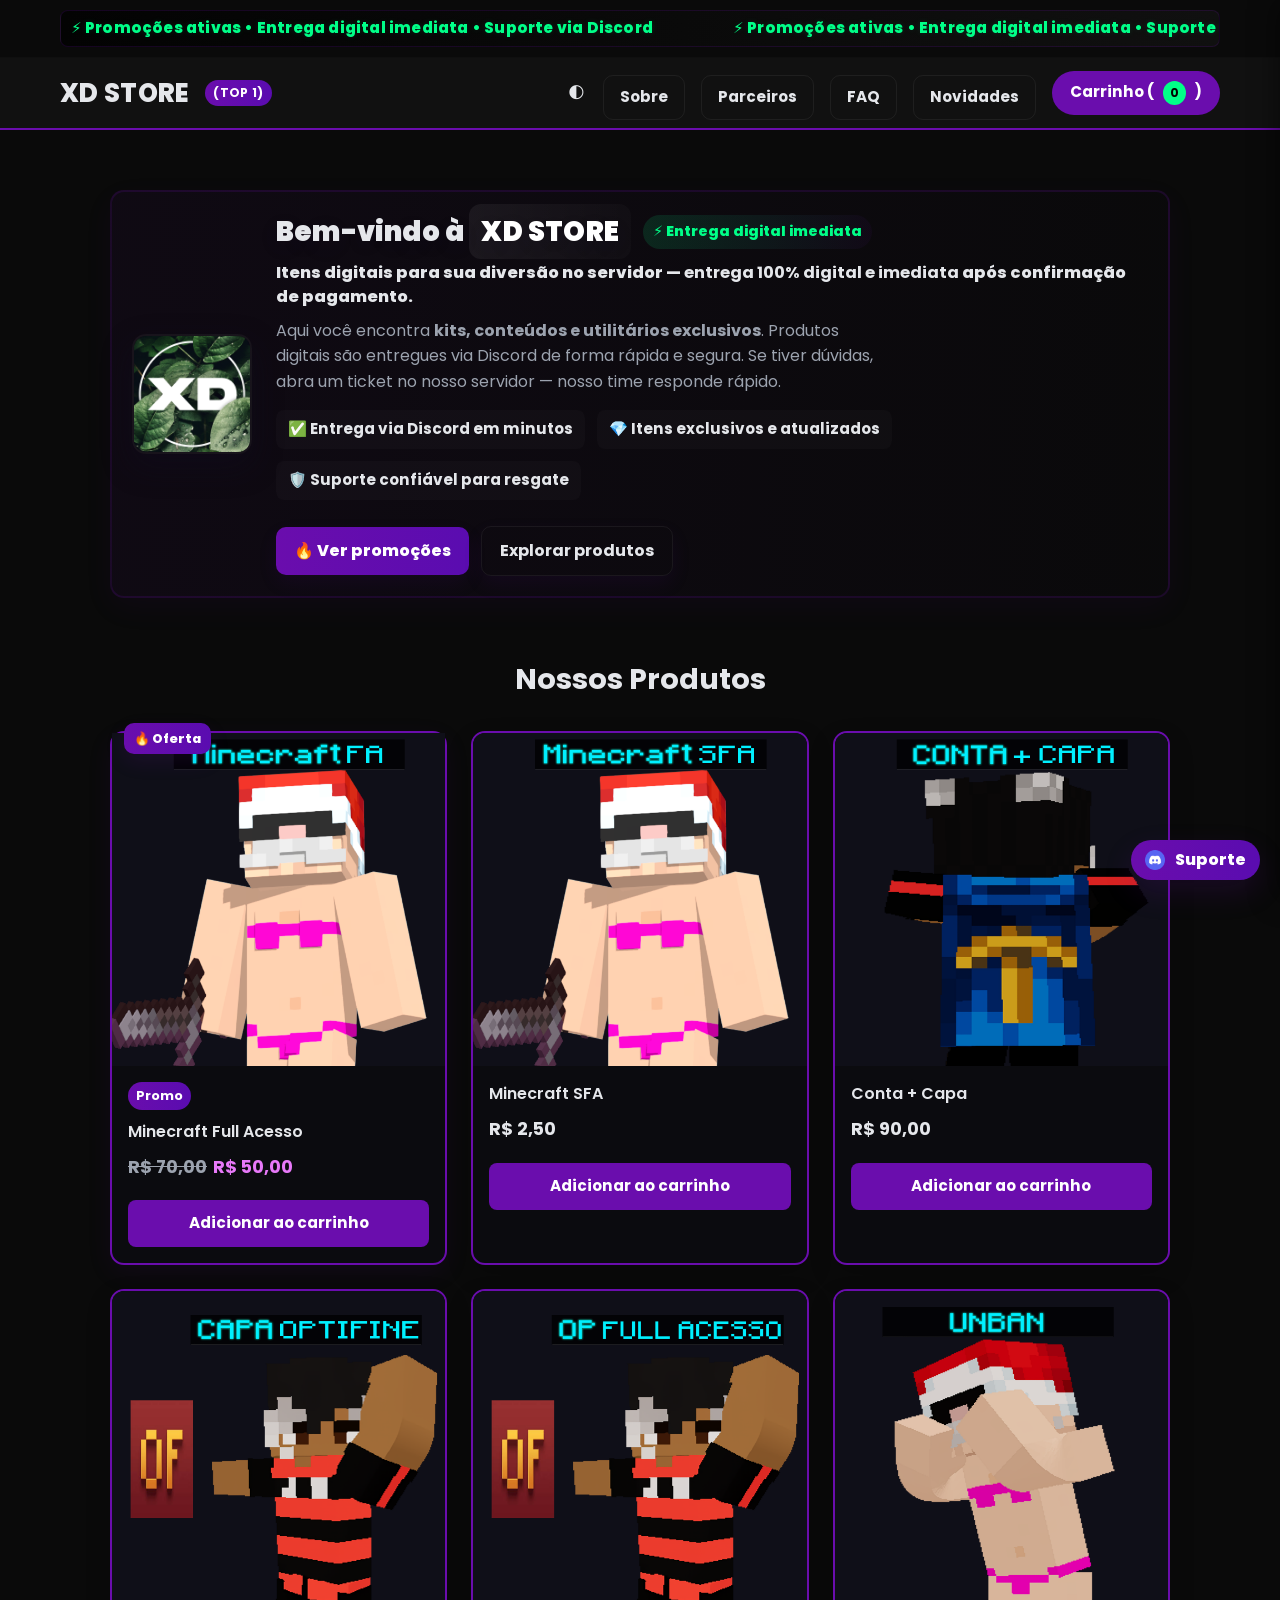
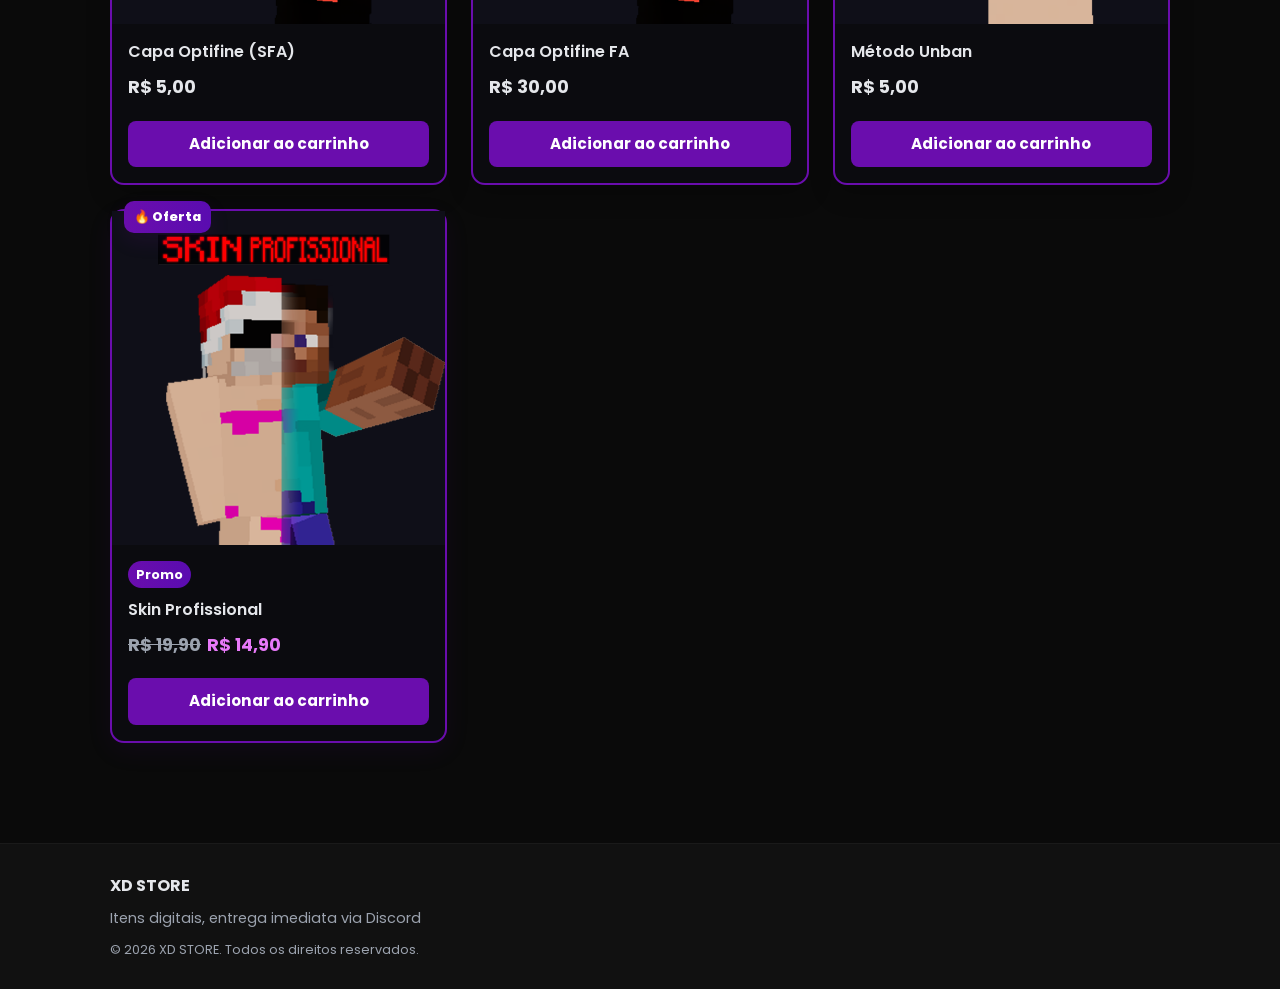
==== commit 73ef3396: "Add files via upload" ====
--- a/index.html
+++ b/index.html
@@ -30,6 +30,10 @@
       <h1 class="store-name">XD STORE <small class="store-sub">(TOP 1)</small></h1>
       <div class="header-actions">
         <button id="theme-toggle" class="support-button" aria-label="Alternar tema">🌓</button>
+        <a href="pages/sobre.html" class="product-button cta-secondary" style="text-decoration:none;margin-right:8px;">Sobre</a>
+        <a href="pages/parceiros.html" class="product-button cta-secondary" style="text-decoration:none;margin-right:8px;">Parceiros</a>
+        <a href="pages/FAQ.html" class="product-button cta-secondary" style="text-decoration:none;margin-right:8px;">FAQ</a>
+        <a href="pages/Blog.html" class="product-button cta-secondary" style="text-decoration:none;margin-right:8px;">Novidades</a>
         <button id="open-cart" class="cart-button" aria-label="Abrir carrinho">
           Carrinho (<span class="cart-count">0</span>)
         </button>
@@ -101,7 +105,7 @@
         </div>
       </div>
     </div>
-  </aside>
+</aside>
 
   <!-- Botão de Suporte (Discord) -->
   <a href="https://discord.gg/3t7g9TbN5M" class="discord-support" target="_blank" rel="noopener noreferrer" aria-label="Suporte no Discord" title="Suporte no Discord (XD Store)">
@@ -109,6 +113,61 @@
     <span>Suporte</span>
   </a>
 
+  <script>
+    // Robust theme toggle with wipe animation that applies the theme mid-animation.
+    (function(){
+      const btn = document.getElementById('theme-toggle');
+      if (!btn) return;
+      const DURATION = 1000; // ms (matches CSS)
+
+      btn.addEventListener('click', (e)=>{
+        // prevent other handlers to control timing and ensure visible animation
+        e.stopImmediatePropagation();
+        try{
+          if (window.matchMedia && window.matchMedia('(prefers-reduced-motion: reduce)').matches){
+            // fallback: simple toggle
+            const cur = localStorage.getItem('xd-theme') || 'dark';
+            const next = cur === 'dark' ? 'light' : 'dark';
+            if (next === 'light') document.documentElement.setAttribute('data-theme','light'); else document.documentElement.removeAttribute('data-theme');
+            localStorage.setItem('xd-theme', next);
+            return;
+          }
+
+          // Determine next theme
+          const cur = localStorage.getItem('xd-theme') || 'dark';
+          const next = cur === 'dark' ? 'light' : 'dark';
+
+          // create wipe overlay and set theme to match target
+          const wipe = document.createElement('div');
+          wipe.className = 'theme-wipe ' + (next === 'light' ? 'light' : 'dark');
+          document.body.appendChild(wipe);
+
+          // trigger animation
+          // ensure micro animations run too
+          document.documentElement.classList.add('theme-animating','with-transition');
+          // start wipe
+          // small timeout to ensure element is in the DOM
+          setTimeout(()=> wipe.classList.add('active'), 10);
+
+          // apply theme midway so user sees transition
+          setTimeout(()=>{
+            if (next === 'light') document.documentElement.setAttribute('data-theme','light'); else document.documentElement.removeAttribute('data-theme');
+            localStorage.setItem('xd-theme', next);
+          }, DURATION/2);
+
+          // cleanup after animation
+          setTimeout(()=>{
+            wipe.classList.remove('active');
+            setTimeout(()=>{ try{ wipe.remove(); }catch(e){} }, 220);
+            document.documentElement.classList.remove('theme-animating');
+            setTimeout(()=>{ document.documentElement.classList.remove('with-transition'); }, 120);
+          }, DURATION + 80);
+
+        }catch(e){ /* noop */ }
+      });
+    })();
+  </script>
+
   <script type="module" src="js/ui.js"></script>
 </body>
 </html>
--- a/css/theme.css
+++ b/css/theme.css
@@ -33,25 +33,56 @@
    ================================ */
 html.with-transition, html.with-transition * {
   /* smoother, slightly longer transitions for a pleasant theme toggle */
-  transition: background-color 560ms cubic-bezier(.2,.9,.2,1), color 560ms cubic-bezier(.2,.9,.2,1), border-color 560ms cubic-bezier(.2,.9,.2,1), box-shadow 600ms cubic-bezier(.2,.9,.2,1), transform 360ms ease, opacity 520ms ease, filter 520ms ease;
+  transition: background-color 760ms cubic-bezier(.2,.9,.2,1), color 760ms cubic-bezier(.2,.9,.2,1), border-color 760ms cubic-bezier(.2,.9,.2,1), box-shadow 820ms cubic-bezier(.2,.9,.2,1), transform 420ms ease, opacity 760ms ease, filter 760ms ease;
 }
 
 /* Explicit transitions on major containers to catch gradients and backgrounds */
 .site-header, .site-main, .site-footer, .announcement, .welcome-panel, .products-section, .product-card, .product-image img, .cart-sidebar, .led-screen, .marquee span {
-  transition: background-color 600ms cubic-bezier(.2,.9,.2,1), color 560ms cubic-bezier(.2,.9,.2,1), border-color 560ms cubic-bezier(.2,.9,.2,1), box-shadow 600ms cubic-bezier(.2,.9,.2,1), opacity 520ms ease, transform 360ms ease;
-}
-
-/* Theme fade overlay to mask abrupt gradient/element repaints */
+  transition: background-color 760ms cubic-bezier(.2,.9,.2,1), color 760ms cubic-bezier(.2,.9,.2,1), border-color 760ms cubic-bezier(.2,.9,.2,1), box-shadow 820ms cubic-bezier(.2,.9,.2,1), opacity 760ms ease, transform 420ms ease;
+} 
+
+/* Theme fade overlay to mask abrupt gradient/element repaints (improved) */
 .theme-fade {
   pointer-events: none;
   position: fixed;
   inset: 0;
-  background: var(--bg);
+  background: #000;
   opacity: 0;
-  transition: opacity 520ms cubic-bezier(.2,.9,.2,1);
+  will-change: opacity;
+  transition: opacity 1000ms cubic-bezier(.2,.9,.2,1), visibility 1000ms;
   z-index: 9999;
 }
-.theme-fade.visible { opacity: 0.08; }
+/* subtle low-opacity overlay so animation beneath remains visible */
+.theme-fade.visible { opacity: 0.12; }
+.theme-fade.light { background: #fff; }
+.theme-fade.dark { background: #000; }
+
+/* Subtle cross-fade + micro-zoom animation to make theme toggle feel alive (stronger) */
+@keyframes theme-smooth {
+  0% { opacity: 0.92; transform: scale(1.02); filter: brightness(0.92) saturate(0.96); }
+  45% { opacity: 0.9; transform: scale(0.995); filter: brightness(1.02) saturate(1.02); }
+  100% { opacity: 1; transform: none; filter: none; }
+}
+
+.theme-animating .site-header,
+.theme-animating .site-main,
+.theme-animating .site-footer,
+.theme-animating .product-card,
+.theme-animating .welcome-panel,
+.theme-animating .products-section {
+  animation: theme-smooth 1000ms cubic-bezier(.2,.9,.2,1) both;
+  will-change: transform, opacity, filter;
+} 
+
+/* Avoid running animation for users who prefer reduced motion */
+@media (prefers-reduced-motion: reduce) {
+  .theme-animating .site-header,
+  .theme-animating .site-main,
+  .theme-animating .site-footer,
+  .theme-animating .product-card,
+  .theme-animating .welcome-panel,
+  .theme-animating .products-section { animation: none !important; }
+}
 
 /* Reduce motion: keep transitions minimal */
 @media (prefers-reduced-motion: reduce) {
@@ -592,16 +623,39 @@
   border-radius: 999px;
   box-shadow: 0 12px 30px rgba(106,13,173,0.16);
   font-weight: 800;
-  transition: transform 180ms ease, box-shadow 180ms ease, opacity 180ms ease;
+  transition: right 220ms ease, transform 180ms ease, box-shadow 180ms ease, opacity 180ms ease;
 }
 .discord-support img{ width:20px; height:20px; display:block; }
 .discord-support span{ line-height:1; }
 .discord-support:hover{ transform: translateY(-6px); box-shadow: 0 20px 40px rgba(106,13,173,0.22); }
+
+/* Quando o carrinho estiver aberto, empurrar o botão para a esquerda e reduzir o z-index para não ficar sobre o painel */
+.cart-sidebar.active ~ .discord-support,
+.cart-overlay.active ~ .discord-support {
+  right: calc(20px + 340px);
+  z-index: 800; /* abaixo do overlay (900) e abaixo do painel (1000) */
+}
+
 @media (max-width:520px){
   .discord-support{ right:12px; bottom:14px; padding:10px; }
   .discord-support span{ display:none; }
-}
-
+  /* em telas pequenas onde o carrinho pode cobrir boa parte da tela, escondemos o botão quando o carrinho está ativo */
+  .cart-sidebar.active ~ .discord-support,
+  .cart-overlay.active ~ .discord-support { display: none; }
+}
+
+/* Theme wipe animation (full-screen sliding layer to make toggle visible) */
+.theme-wipe { position: fixed; inset: 0; pointer-events: none; z-index: 9998; transform: translateX(-100%); opacity: 0; }
+.theme-wipe.light { background: rgba(255,255,255,0.96); }
+.theme-wipe.dark { background: rgba(0,0,0,0.92); }
+.theme-wipe.active { animation: theme-wipe-slide 1000ms cubic-bezier(.2,.9,.2,1) both; }
+
+@keyframes theme-wipe-slide {
+  0% { transform: translateX(-100%); opacity: 0; }
+  40% { transform: translateX(0%); opacity: 0.9; }
+  60% { transform: translateX(0%); opacity: 0.9; }
+  100% { transform: translateX(100%); opacity: 0; }
+}
 
 .hidden {
   display: none;
